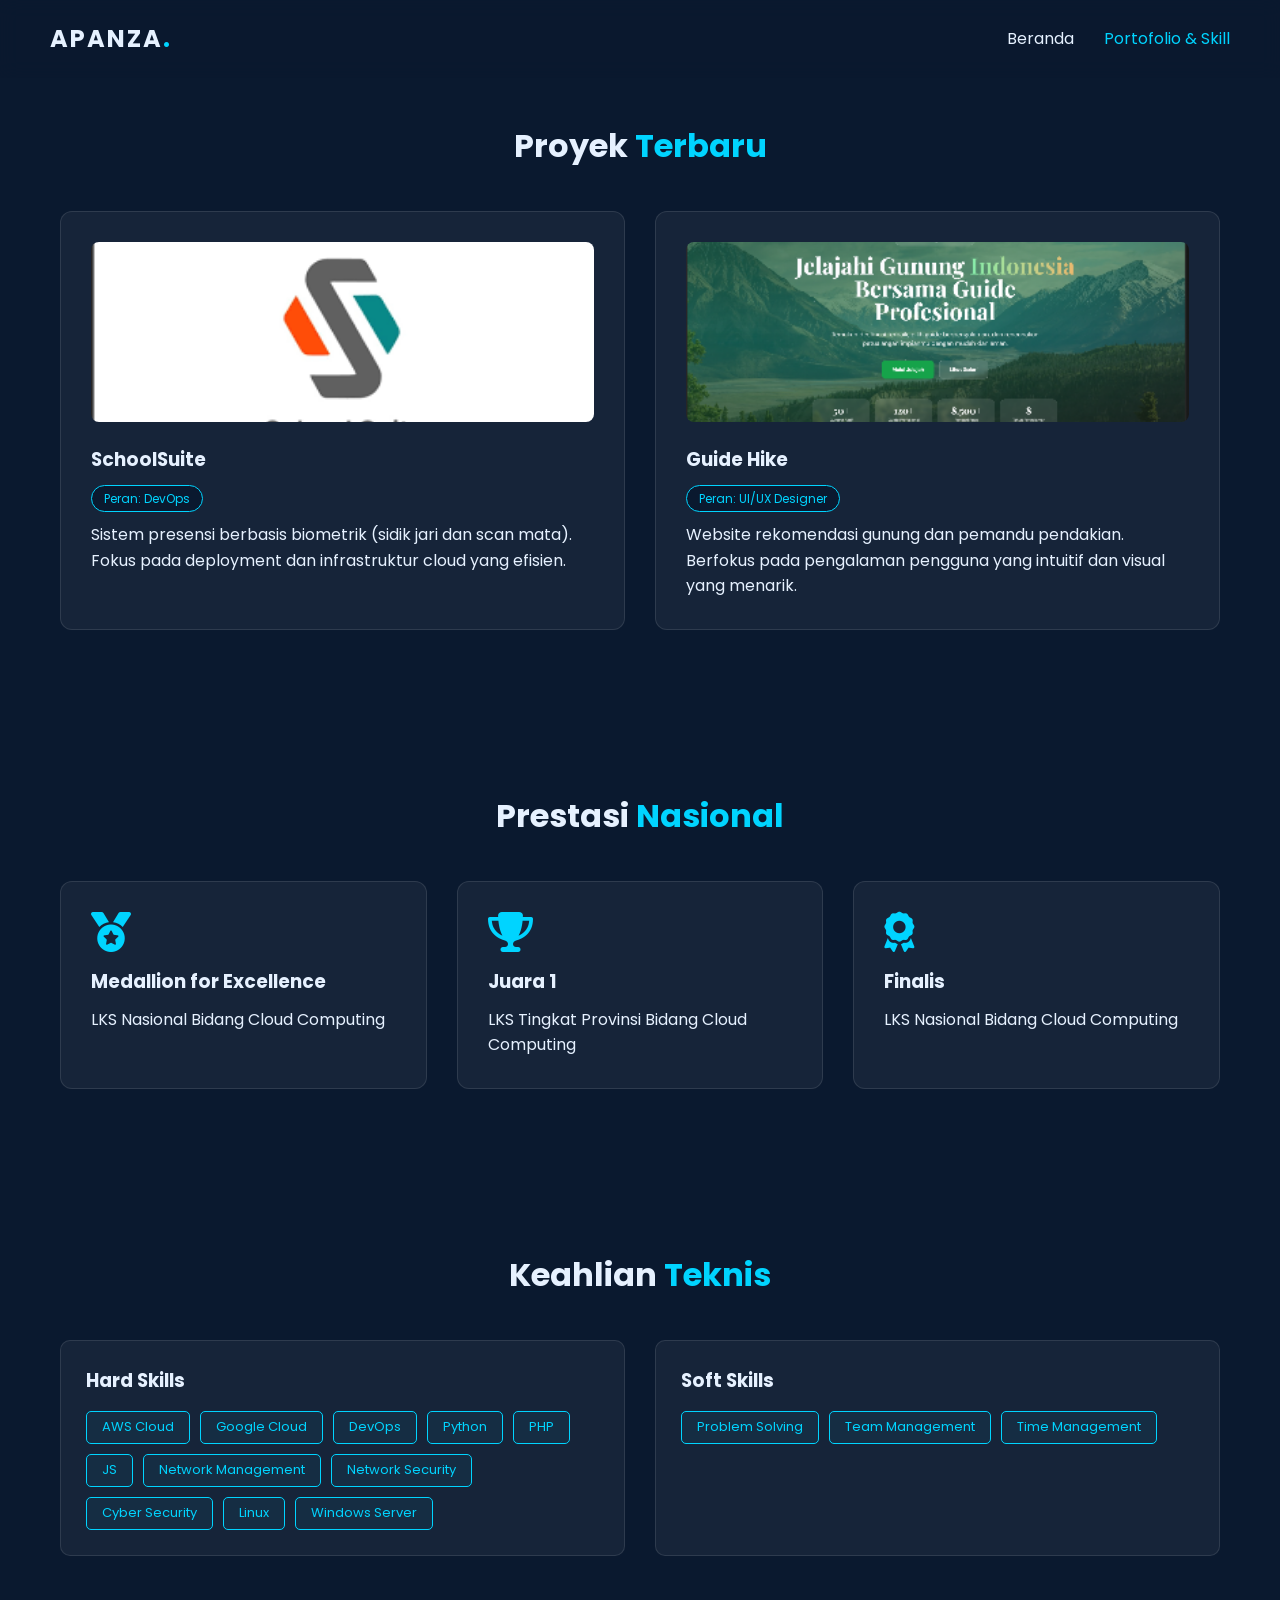
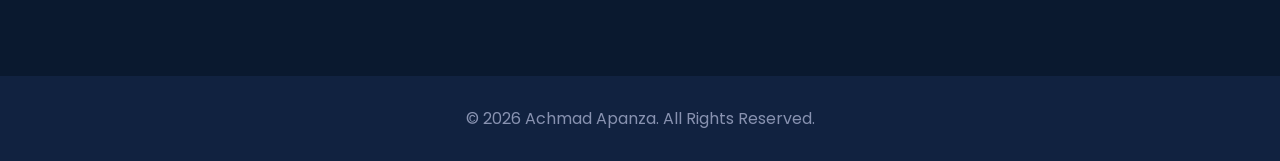
==== projects.html @ f7180d5b "Add files via upload" ====
<!DOCTYPE html>
<html lang="id">
<head>
    <meta charset="UTF-8">
    <meta name="viewport" content="width=device-width, initial-scale=1.0">
    <title>Proyek & Keahlian | Achmad Apanza</title>
    <link rel="stylesheet" href="css/style.css">
    <link rel="stylesheet" href="https://cdnjs.cloudflare.com/ajax/libs/font-awesome/6.4.0/css/all.min.css">
</head>
<body>
    <nav class="navbar">
        <div class="logo">APANZA<span>.</span></div>
        <ul class="nav-links">
            <li><a href="beranda.html">Beranda</a></li>
            <li><a href="projects.html" class="active">Portofolio & Skill</a></li>
        </ul>
        <div class="burger"><i class="fas fa-bars"></i></div>
    </nav>

    <section class="section pt-nav">
        <div class="container">
            <h2 class="section-title">Proyek <span>Terbaru</span></h2>
            <div class="grid">
                <div class="card glass project-card">
                    <img src="img/schoolsuite.png" alt="School Suite" class="project-img">
                    <h3>SchoolSuite</h3>
                    <span class="badge">Peran: DevOps</span>
                    <p>Sistem presensi berbasis biometrik (sidik jari dan scan mata). Fokus pada deployment dan infrastruktur cloud yang efisien.</p>
                </div>
                <div class="card glass project-card">
                    <img src="img/guidehike.png" alt="Guide Hike" class="project-img">
                    <h3>Guide Hike</h3>
                    <span class="badge">Peran: UI/UX Designer</span>
                    <p>Website rekomendasi gunung dan pemandu pendakian. Berfokus pada pengalaman pengguna yang intuitif dan visual yang menarik.</p>
                </div>
            </div>
        </div>
    </section>

    <section class="section bg-alt">
        <div class="container">
            <h2 class="section-title">Prestasi <span>Nasional</span></h2>
            <div class="grid">
                <div class="card glass">
                    <i class="fas fa-medal card-icon"></i>
                    <h3>Medallion for Excellence</h3>
                    <p>LKS Nasional Bidang Cloud Computing</p>
                </div>
                <div class="card glass">
                    <i class="fas fa-trophy card-icon"></i>
                    <h3>Juara 1</h3>
                    <p>LKS Tingkat Provinsi Bidang Cloud Computing</p>
                </div>
                <div class="card glass">
                    <i class="fas fa-award card-icon"></i>
                    <h3>Finalis</h3>
                    <p>LKS Nasional Bidang Cloud Computing</p>
                </div>
            </div>
        </div>
    </section>

    <section class="section">
        <div class="container">
            <h2 class="section-title">Keahlian <span>Teknis</span></h2>
            <div class="skills-container">
                <div class="skill-box glass">
                    <h3>Hard Skills</h3>
                    <div class="skill-tags">
                        <span>AWS Cloud</span>
                        <span>Google Cloud</span>
                        <span>DevOps</span>
                        <span>Python</span>
                        <span>PHP</span>
                        <span>JS</span>
                        <span>Network Management</span>
                        <span>Network Security</span>
                        <span>Cyber Security</span>
                        <span>Linux</span>
                        <span>Windows Server</span>
                    </div>
                </div>
                <div class="skill-box glass">
                    <h3>Soft Skills</h3>
                    <div class="skill-tags alt-tags">
                        <span>Problem Solving</span>
                        <span>Team Management</span>
                        <span>Time Management</span>
                    </div>
                </div>
            </div>
        </div>
    </section>

    <footer>
        <p>&copy; 2026 Achmad Apanza. All Rights Reserved.</p>
    </footer>
    <script src="js/main.js"></script>
</body>
</html>
---- css/style.css ----
@import url('https://fonts.googleapis.com/css2?family=Poppins:wght@300;400;600;700&display=swap');

:root {
    --primary: #00d4ff;
    --bg-dark: #0a192f;
    --bg-light: #112240;
    --text-white: #e6f1ff;
    --text-gray: #8892b0;
    --glass: rgba(255, 255, 255, 0.05);
    --bubble-bg: rgba(17, 34, 64, 0.95);
    --bubble-border: #112240;
    --glow-color: rgba(0, 212, 255, 0.3);
}

* { margin: 0; padding: 0; box-sizing: border-box; font-family: 'Poppins', sans-serif; }
body { background-color: var(--bg-dark); color: var(--text-white); line-height: 1.6; overflow-x: hidden; }
span { color: var(--primary); }
.container { max-width: 1200px; margin: 0 auto; padding: 0 20px; }

/* Navbar */
.navbar { position: fixed; top: 0; width: 100%; padding: 20px 50px; display: flex; justify-content: space-between; align-items: center; background: rgba(10, 25, 47, 0.9); backdrop-filter: blur(10px); z-index: 1000; }
.logo { font-size: 24px; font-weight: 700; letter-spacing: 2px; }
.nav-links { display: flex; list-style: none; }
.nav-links li { margin-left: 30px; }
.nav-links a { color: var(--text-white); text-decoration: none; transition: 0.3s; }
.nav-links a:hover, .nav-links a.active { color: var(--primary); }
.burger { display: none; cursor: pointer; font-size: 24px; }

/* Section Spacing */
.section { padding: 80px 0; }
.pt-nav { padding-top: 120px; } 
.section-title { text-align: center; margin-bottom: 40px; font-size: 32px; }

/* Hero & Floating Icons */
.hero { min-height: 100vh; display: flex; align-items: center; justify-content: center; padding-top: 120px; padding-bottom: 60px; }
.hero-container { display: flex; align-items: center; gap: 60px; width: 100%; }
.hero-image { flex: 1; display: flex; justify-content: center; position: relative; }
.img-outline { position: relative; width: 300px; height: 300px; border-radius: 50%; box-shadow: 0 0 15px var(--glow-color); animation: glowPulse 4s infinite alternate; }
.img-outline img { position: absolute; top: 50%; left: 50%; transform: translate(-50%, -50%); width: 90%; height: 90%; object-fit: cover; border-radius: 50%; border: 3px solid var(--primary); z-index: 1; }

.floating-icons-container { position: absolute; width: 100%; height: 100%; top: 0; left: 0; }
.floating-icon { position: absolute; display: flex; align-items: center; gap: 10px; padding: 8px 15px; background: var(--bubble-bg); border: 2px solid var(--bubble-border); border-radius: 25px; font-size: 13px; font-weight: 600; box-shadow: 0 0 10px var(--glow-color); animation: floatAnim 6s infinite ease-in-out; z-index: 2; }
.floating-icon i { color: var(--primary); }

.icon-cloud { top: -10px; right: -20px; animation-delay: 0s; }
.icon-devops { bottom: 20px; right: -30px; animation-delay: 1s; }
.icon-iot { bottom: -10px; left: -10px; animation-delay: 2s; }
.icon-manga { top: 20px; left: -30px; animation-delay: 3s; }
.icon-himatif { top: 110px; right: -40px; animation-delay: 1.5s; }
.icon-cat { top: 100px; left: -40px; animation-delay: 2.5s; }

.hero-text { flex: 1; }
.hero-text h5 { color: var(--text-gray); font-weight: 400; margin-bottom: 5px; }
.hero-text h1 { font-size: 48px; margin: 10px 0; line-height: 1.2; }
.hero-text p.role { font-size: 18px; color: var(--primary); margin-bottom: 15px; font-weight: 600; }
.hero-text p.bio { margin-bottom: 25px; color: var(--text-gray); }

.cta-group { display: flex; flex-wrap: wrap; gap: 15px; align-items: center; }
.btn-primary { display: inline-block; padding: 12px 25px; border: 1px solid var(--primary); color: var(--text-white); text-decoration: none; border-radius: 5px; transition: 0.3s; font-weight: 600; }
.btn-primary:hover { background: var(--primary); color: var(--bg-dark); }
.social-icons { display: flex; gap: 15px; margin-top: 15px; width: 100%; } 
.social-icons a { color: var(--text-white); font-size: 22px; transition: 0.3s; }
.social-icons a:hover { color: var(--primary); transform: translateY(-3px); }

@keyframes floatAnim { 0%, 100% { transform: translateY(0); } 50% { transform: translateY(-15px); } }
@keyframes glowPulse { 0% { box-shadow: 0 0 15px var(--glow-color); } 100% { box-shadow: 0 0 30px var(--primary); } }

/* Motto Section */
.motto-section { padding: 100px 0; background-color: var(--bg-light); text-align: center; }
.motto-container { display: flex; justify-content: center; align-items: center; }
.motto-text { font-size: 4rem; font-weight: 700; line-height: 1.1; letter-spacing: -2px; color: var(--text-white); text-transform: uppercase; }
.motto-text span { color: var(--primary); text-shadow: 0 0 20px rgba(0, 212, 255, 0.5); }

/* Projects & Grid */
.grid { display: grid; grid-template-columns: repeat(auto-fit, minmax(300px, 1fr)); gap: 30px; margin-top: 40px; }
.card { padding: 30px; border-radius: 12px; transition: 0.3s; }
.glass { background: var(--glass); border: 1px solid rgba(255,255,255,0.1); }
.card:hover { transform: translateY(-10px); border-color: var(--primary); }
.project-img { width: 100%; height: 180px; object-fit: cover; border-radius: 8px; margin-bottom: 15px; }
.badge { display: inline-block; padding: 3px 12px; background: var(--bg-dark); border: 1px solid var(--primary); border-radius: 15px; font-size: 12px; margin-bottom: 10px; }
.card h3 { margin-bottom: 10px; }
.card-icon { font-size: 40px; color: var(--primary); margin-bottom: 15px; }

/* Skills & Timeline */
.skills-container { display: grid; grid-template-columns: 1fr 1fr; gap: 30px; }
.skill-box { padding: 25px; border-radius: 10px; }
.skill-tags { display: flex; flex-wrap: wrap; gap: 10px; margin-top: 15px; }
.skill-tags span { padding: 5px 15px; border: 1px solid var(--primary); border-radius: 5px; font-size: 13px; background: rgba(0, 212, 255, 0.05); }
.timeline { position: relative; max-width: 800px; margin: 0 auto; padding-left: 30px; border-left: 2px solid var(--bg-light); }
.timeline-item { position: relative; margin-bottom: 30px; padding-left: 20px; }
.timeline-item::before { content: ''; position: absolute; left: -39px; top: 5px; width: 15px; height: 15px; background: var(--primary); border-radius: 50%; }
.time { color: var(--primary); font-weight: 700; font-size: 14px; margin-bottom: 5px; }
.timeline-item .content { background: var(--bg-light); padding: 20px; border-radius: 8px; }

/* Footer */
footer { text-align: center; padding: 30px 0; background: var(--bg-light); margin-top: 40px; color: var(--text-gray); }

/* Responsivitas Smartphone (Maks 768px) */
@media (max-width: 768px) {
    .navbar { padding: 15px 20px; }
    .hero { min-height: auto; padding-top: 120px; padding-bottom: 40px; }
    .hero-container { flex-direction: column; text-align: center; gap: 40px; }
    .hero-text h1 { font-size: 36px; }
    
    .nav-links { display: none; }
    .burger { display: block; }
    
    .img-outline { width: 240px; height: 240px; }
    .floating-icon { font-size: 10px; padding: 4px 8px; }
    
    .icon-cloud { top: -10px; right: -5px; }
    .icon-devops { bottom: 10px; right: -5px; }
    .icon-manga { top: 10px; left: -5px; }
    .icon-himatif { top: 90px; right: -15px; }
    .icon-cat { top: 90px; left: -15px; }
    .icon-iot { bottom: -10px; left: 0; }

    .cta-group { justify-content: center; }
    .social-icons { justify-content: center; }
    
    .motto-text { font-size: 2.5rem; }
    
    .skills-container { grid-template-columns: 1fr; }
}
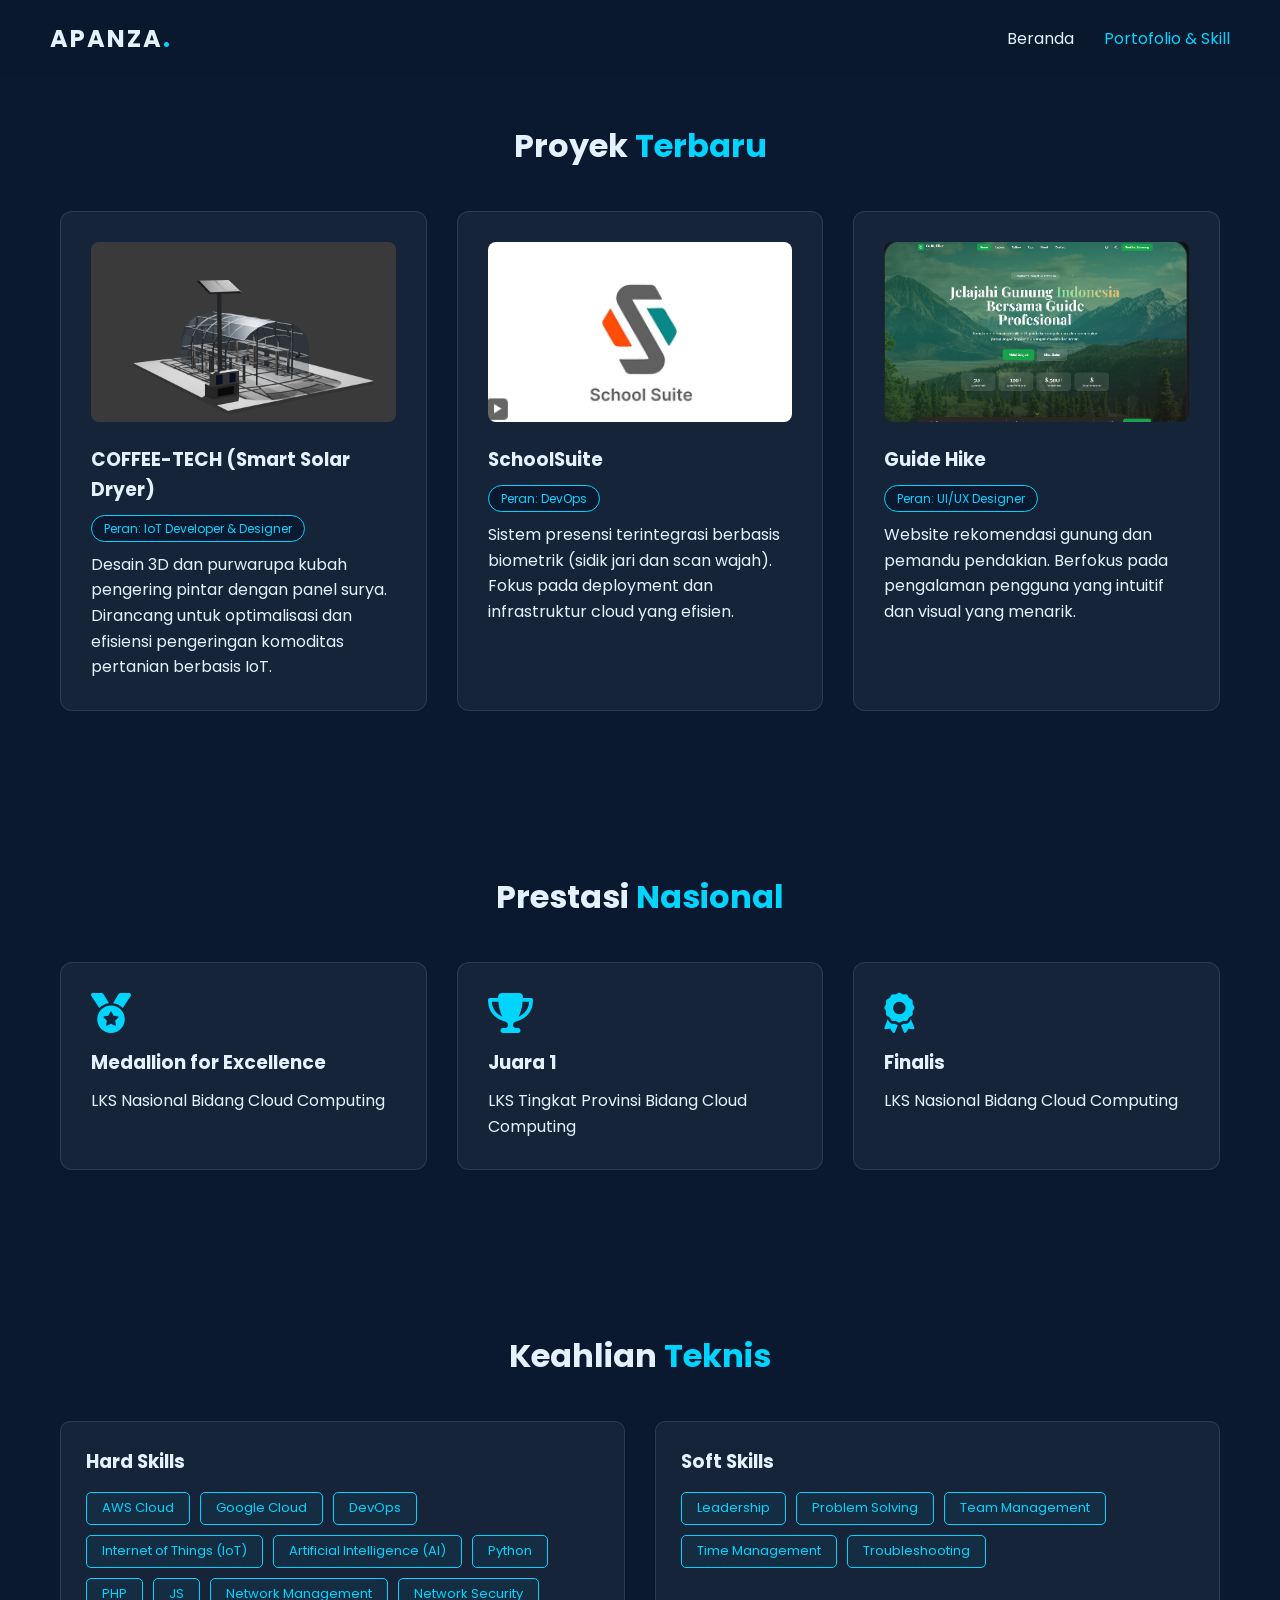
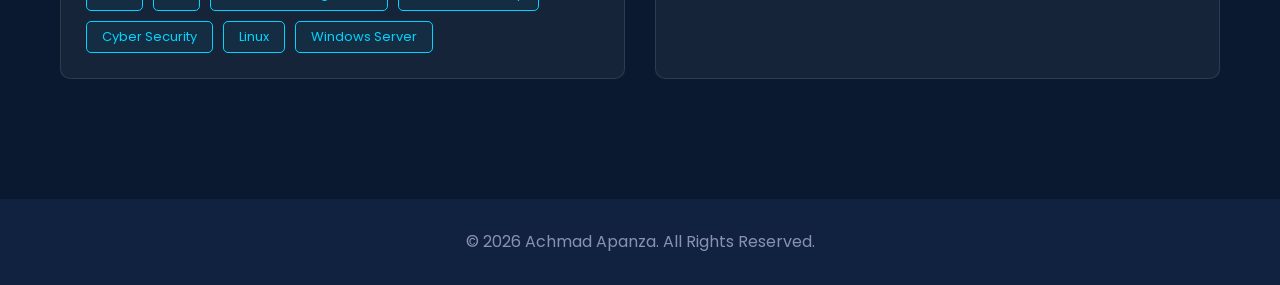
==== commit 0b920a08: "Add files via upload" ====
--- a/projects.html
+++ b/projects.html
@@ -22,10 +22,17 @@
             <h2 class="section-title">Proyek <span>Terbaru</span></h2>
             <div class="grid">
                 <div class="card glass project-card">
+                    <img src="img/depan kiri.png" alt="COFFEE-TECH Smart Dome" class="project-img">
+                    <h3>COFFEE-TECH (Smart Solar Dryer)</h3>
+                    <span class="badge">Peran: IoT Developer & Designer</span>
+                    <p>Desain 3D dan purwarupa kubah pengering pintar dengan panel surya. Dirancang untuk optimalisasi dan efisiensi pengeringan komoditas pertanian berbasis IoT.</p>
+                </div>
+                
+                <div class="card glass project-card">
                     <img src="img/schoolsuite.png" alt="School Suite" class="project-img">
                     <h3>SchoolSuite</h3>
                     <span class="badge">Peran: DevOps</span>
-                    <p>Sistem presensi berbasis biometrik (sidik jari dan scan mata). Fokus pada deployment dan infrastruktur cloud yang efisien.</p>
+                    <p>Sistem presensi terintegrasi berbasis biometrik (sidik jari dan scan wajah). Fokus pada deployment dan infrastruktur cloud yang efisien.</p>
                 </div>
                 <div class="card glass project-card">
                     <img src="img/guidehike.png" alt="Guide Hike" class="project-img">
@@ -70,6 +77,8 @@
                         <span>AWS Cloud</span>
                         <span>Google Cloud</span>
                         <span>DevOps</span>
+                        <span>Internet of Things (IoT)</span>
+                        <span>Artificial Intelligence (AI)</span>
                         <span>Python</span>
                         <span>PHP</span>
                         <span>JS</span>
@@ -83,9 +92,11 @@
                 <div class="skill-box glass">
                     <h3>Soft Skills</h3>
                     <div class="skill-tags alt-tags">
+                        <span>Leadership</span>
                         <span>Problem Solving</span>
                         <span>Team Management</span>
                         <span>Time Management</span>
+                        <span>Troubleshooting</span>
                     </div>
                 </div>
             </div>
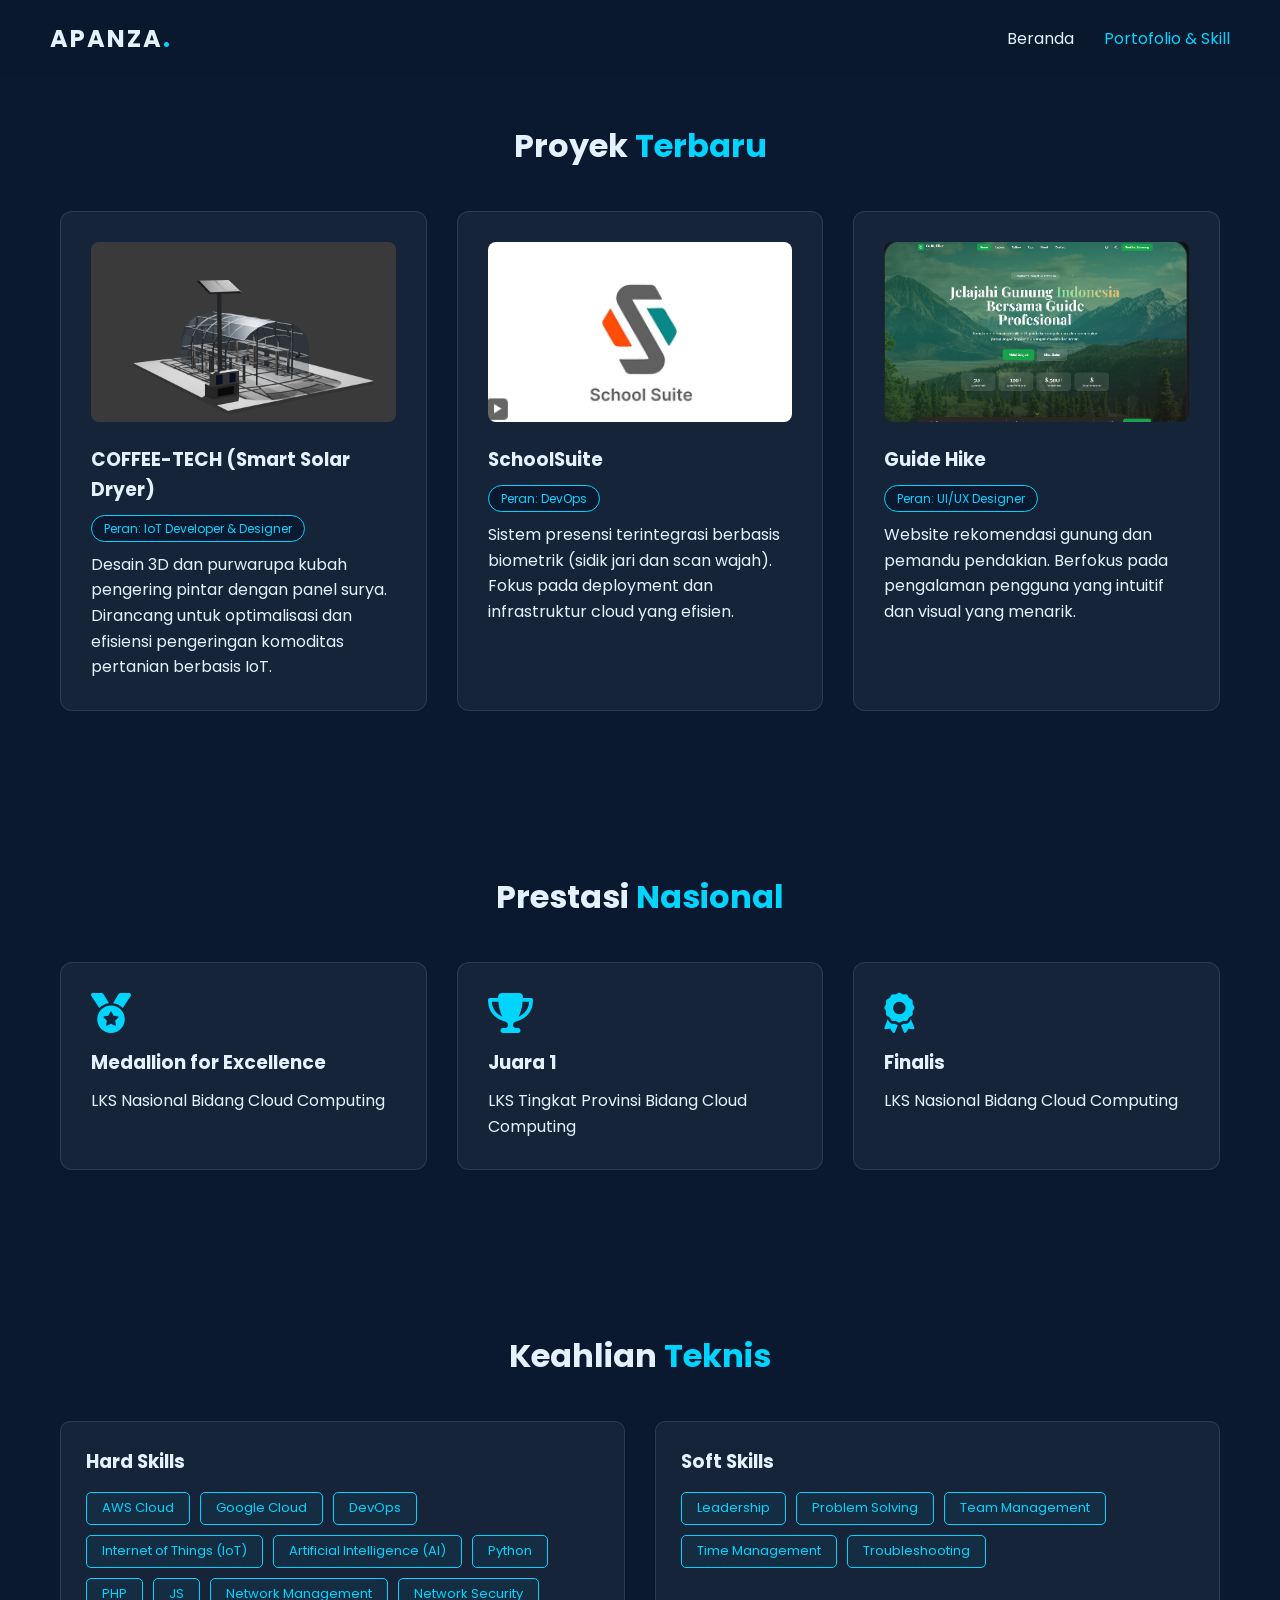
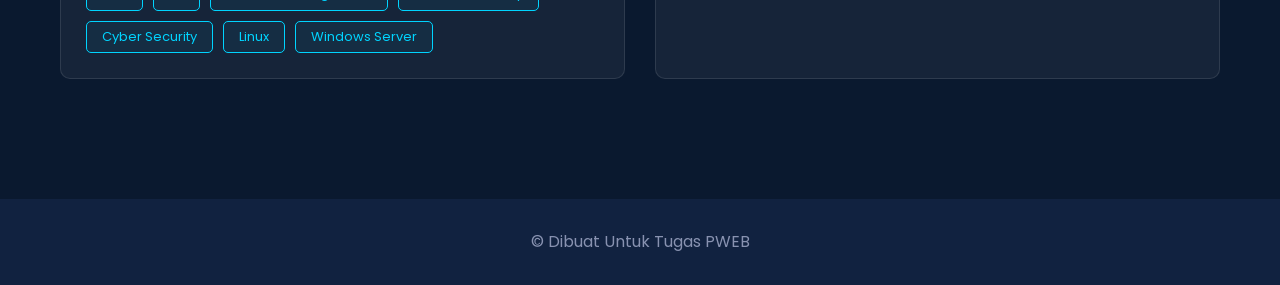
==== commit 59320fd4: "Update projects.html" ====
--- a/projects.html
+++ b/projects.html
@@ -104,8 +104,8 @@
     </section>
 
     <footer>
-        <p>&copy; 2026 Achmad Apanza. All Rights Reserved.</p>
+        <p>&copy; Dibuat Untuk Tugas PWEB</p>
     </footer>
     <script src="js/main.js"></script>
 </body>
-</html>+</html>
